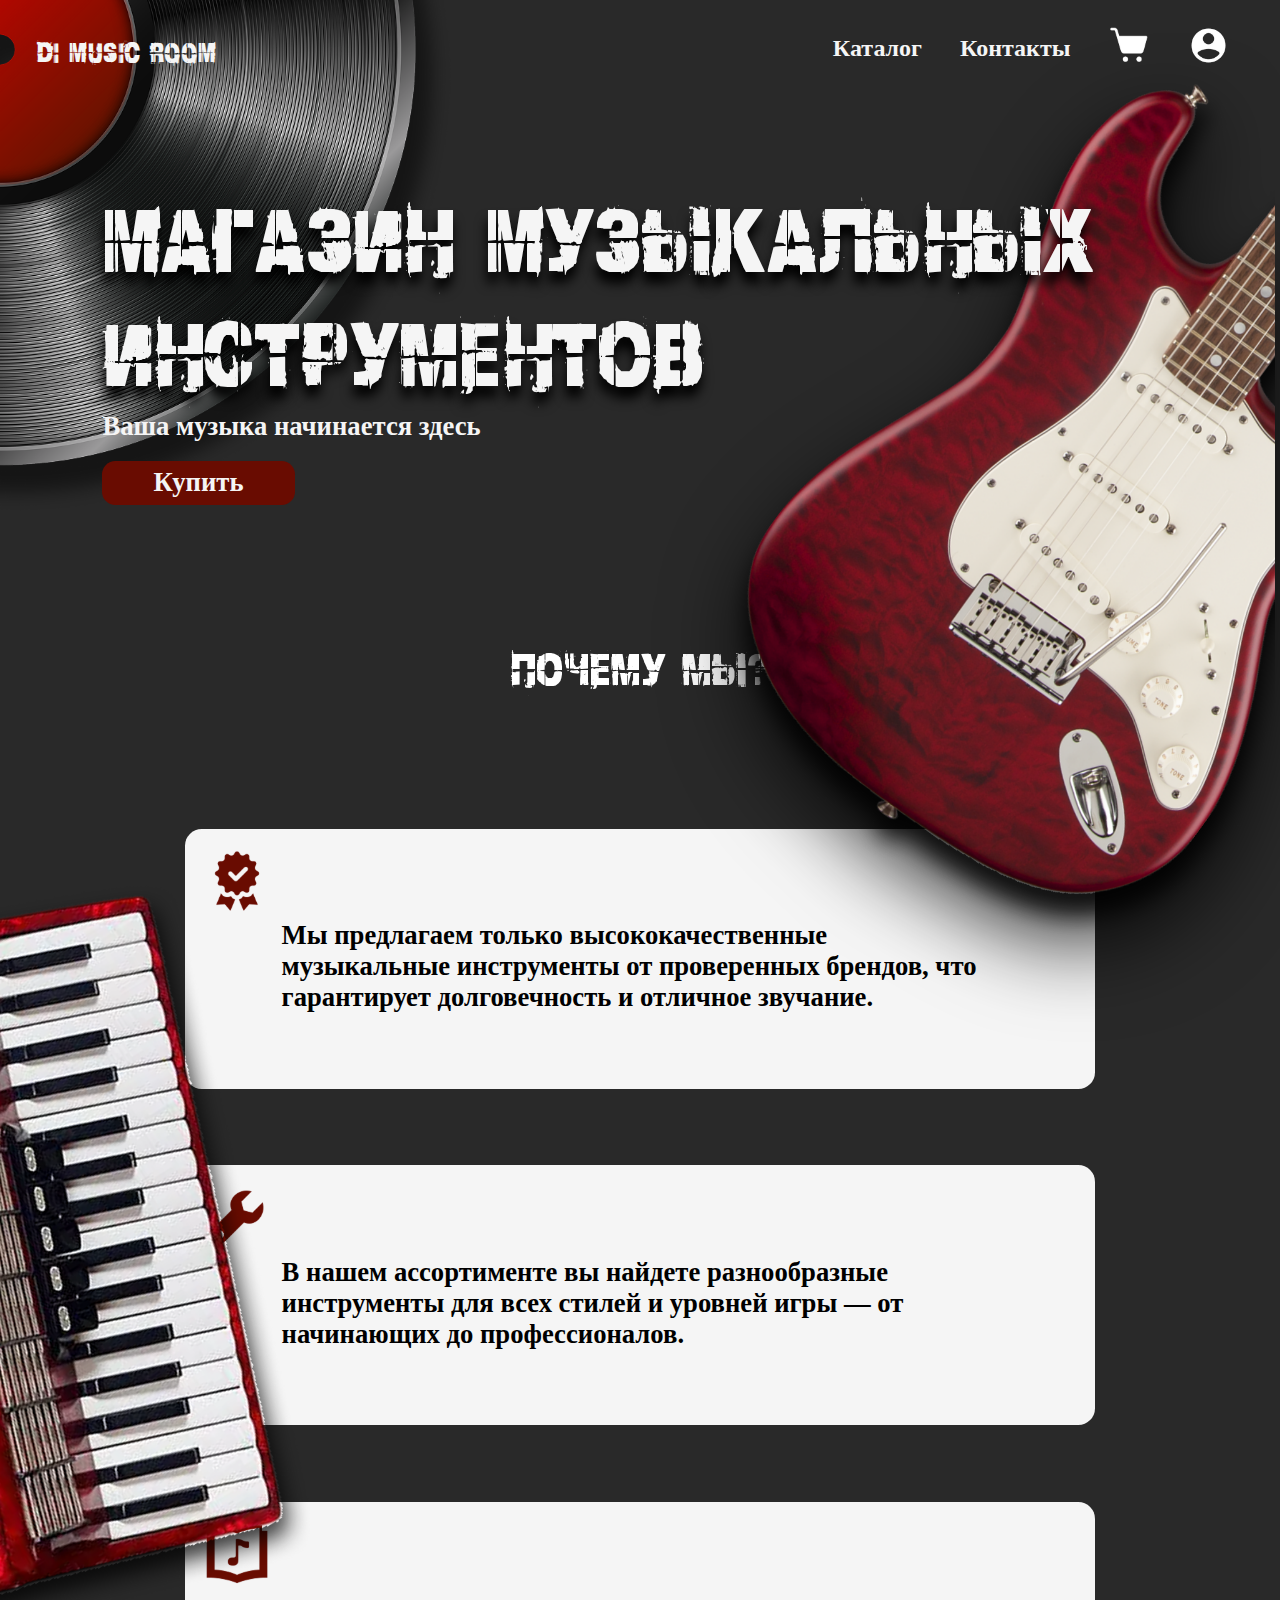
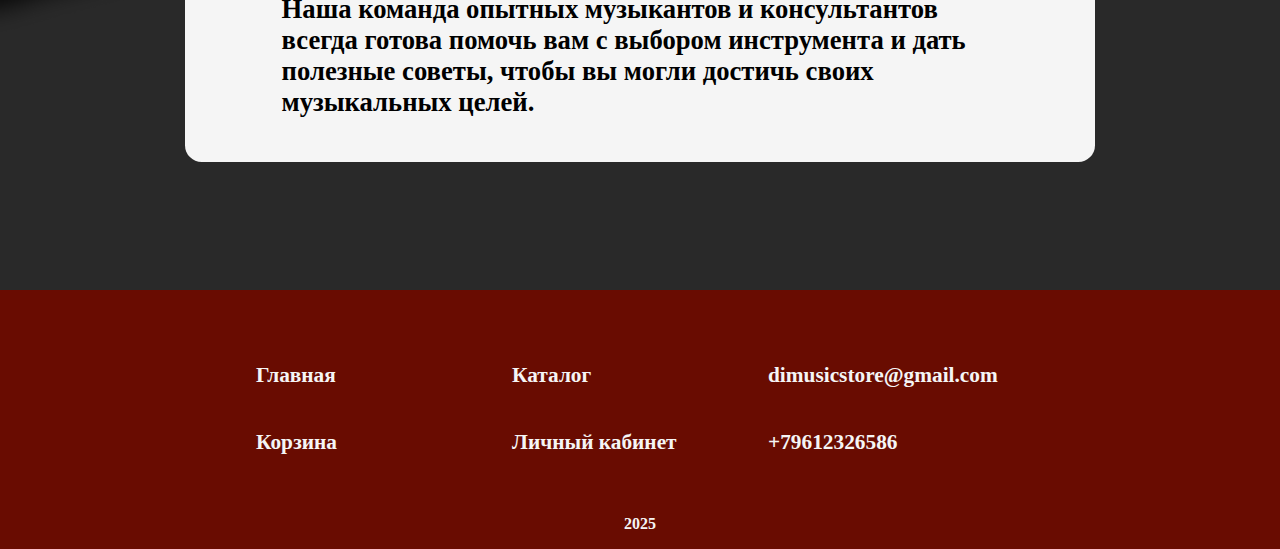
==== index.html @ 9091bb75 "Add files via upload" ====
<!DOCTYPE html>
<html lang="en">
<head>
    <meta charset="UTF-8">
    <meta name="viewport" content="width=device-width, initial-scale=1.0">
    <title>Document</title>
    <link rel="stylesheet" href="style.css">
</head>
<body>   
    <header id="zl">
        <img class="img1" src="folder/vinyl.png" width="40%">
        <div class="up">
            <p class="logo">DI MUSIC ROOM</p>
            <div class="knopki">
                <a class="kn" href="catalog.html">Каталог</a>
                <a class="kn" href="#kont">Контакты</a>
                <a class="kn" href=""><img src="folder/image 11.png"  ></a>
                <a class="kn" href="log.html"><img src="folder/image 12.png"  ></a>
            </div>
        </div>
        <div  class="osnovtext">
            <p class="zag">Магазин Музыкальных инструментов</p>
            <p class="slogan">Ваша музыка начинается здесь</p>
            <a class="buy" href="catalog.html">Купить</a>
        </div>
        <img class="img2" src="folder/guitar.png" width="49%">
    </header>
    <main>
        <p class="zag2">Почему мы?</p>
        <div class="big">
            <div class="a1">
                <img src="folder/image 4 (1).png">
                <p class="opis">Мы предлагаем только высококачественные музыкальные инструменты от проверенных брендов, что гарантирует долговечность и отличное звучание.</p>
            </div>
            <div class="a1">
                <img src="folder/image 5 (1).png">
                <p class="opis">В нашем ассортименте вы найдете разнообразные инструменты для всех стилей и уровней игры — от начинающих до профессионалов.</p>
            </div>
            <div class="a1">
                <img src="folder/image 6.png">
                <p class="opis">Наша команда опытных музыкантов и консультантов всегда готова помочь вам с выбором инструмента и дать полезные советы, чтобы вы могли достичь своих музыкальных целей.</p>
            </div>
        </div>
        <img class="img3" src="folder/bayn-Photoroom 1.png">
    </main>
    <footer id="kont">
        <div class="niz">
            <a class="t1" href="#zl"><p>Главная</p></a>
            <a class="t1" href="catalog.html"><p>Каталог</p></a>
            <a class="t1" href=""><p>dimusicstore@gmail.com</p></a>
            <a class="t1" href=""><p>Корзина</p></a>
            <a class="t1" href="log.html"><p>Личный кабинет</p></a>
            <a class="t1" href=""><p>+79612326586</p></a>
        </div>
        <p class="god">2025</p>
    </footer>
</body>
<script src="script.js"></script>
</html>
---- style.css ----
@font-face {
    font-family:'Discharge Pro' ;
    src: url('DischargePro.ttf');
}
html{
    scroll-behavior: smooth;
}
body{
    margin: 0;
    padding: 0 ;
    background-color: #292929;
    background-image: url("folder/fon.png");
    background-size: cover;
    background-repeat: repeat;
    /* height:fit-content; */
    overflow-x: hidden;
}
.up{
    display: flex;
    align-items: center;
    z-index: 200;
}
.logo{
    position: absolute;
    left: 2.865vw;
    top: 0.2vw;
    font-family: 'Discharge Pro';
    font-style: normal;
    font-weight: 400;
    font-size: 2.5vw;
    color: #F5F5F5;
    display: flex;
    align-items: center;
}
.knopki{
    position: absolute;
    width: 99vw;
    top: 1.927vw;
    display: flex;
    justify-content: flex-end;
    align-items: center;
    z-index: 101;
}
.kn:after {
	content: "";
    display: block;
    position: absolute;
    right: 0;
    top: 90%;
    width: 0;
    height: 2px; 
    background-color: #F5F5F5; 
    transition: width 0.5s; 
}
.kn:hover:after {
	content: "";
    width: 100%;
    display: block;
    position: absolute;
    left: 0;
    top: 90%;
    height: 2px;
    background-color: #690C01; 
    transition: width 0.5s; 
}
.kn{
    text-decoration: none;
    font-family: 'Bergamasco';
    font-style: normal;
    font-weight: 700;
    font-size: 1.875vw;
    color: #F5F5F5;
    margin-right: 3%;
    position: relative;
    cursor: pointer;
    transition: 0.2s;
}
.kn img{
    width: 3.229vw;
}
.zag{
    z-index: 100;
    position: absolute;
    font-family: 'Discharge Pro';
    font-style: normal;
    font-weight: 400;
    font-size: 8.333vw;
    top:6vw;
    left: 8vw;
    color: #F5F5F5;
    text-shadow: -1px 11px 11.2px #000000;
}
.slogan{
    position: absolute;
    left: 8vw;
    top: 30vw;
    font-family: 'Bergamasco';
    font-style: normal;
    font-weight: 700;
    font-size: 2.083vw;
    color: #F5F5F5;
}
.buy{
    position: absolute;
    left: 8vw;
    top: 36vw;
    font-family: 'Bergamasco';
    font-style: normal;
    font-weight: 700;
    font-size: 2.083vw;
    color: #F5F5F5;
    background: #690C01;
    border-radius: 1.042vw;
    text-decoration: none;
    padding: 0.5% 4% 0.5% 4%;
    transition: 0.5s;
}
.buy:hover{
    color: #690C01;
    background: #F5F5F5;
}
.img1{
    animation: vinyl 4s ease;
    transition: 3s;
}
.img1:hover{
    transform: translateX(-10%);
}
@keyframes vinyl {
    from{ transform: translateX(-30%); }
    to {transform: translateX(0%);}
  }
.img2{
    position: absolute;
    left: 50.583vw;
    top: 2.021vw;
    filter: drop-shadow(0px 33px 39.1px rgba(0, 0, 0, 0.79));
    animation: guitar 4s ease;
    transition: 3s;
}
.img2:hover{
    transform: translateX(10%);
}
@keyframes guitar {
    from{ transform: translateX(30%); }
    to {transform: translateX(0%);}
  }
.zag2{
    font-family: 'Discharge Pro';
    font-style: normal;
    font-weight: 400;
    font-size: 4.167vw;
    color: #FFFFFF;
    text-align: center;
    margin-top: 9%;
}
.big{
    display: flex;
    flex-direction: column;
}
.a1{
    width: 71.042vw;
    height: 17.813vw;
    background: #F5F5F5;
    border-radius: 1.302vw;
    margin-top: 6%;
    font-family: 'Bergamasco';
    font-style: normal;
    font-weight: 700;
    font-size: 2.083vw;
    color: #000000;
    margin-left: auto;
    margin-right: auto;
    padding-bottom: 2.5%;
}
.a1 img{
    width: 5.208vw;
    margin-top: 2%;
    margin-left: 2%;
}
.opis{
    width: 56vw;
    margin: auto;
}
.img3{
    width: 45%;
    position: absolute;
    top: 54vw;
    left: -4%;
    animation: vinyl 4s ease;
    transition: 3s;
}
.img3:hover{
    transform: translateX(-10%);
}
footer{
    margin-top: 10%;
    height: 20.26vw;
    background: #690C01;
    padding-bottom: 0;
}
.niz{
    display: grid;
    grid-template-columns: repeat(3,1fr);
    grid-template-rows: repeat(2,1fr);
    width: 60vw;
    margin: auto;
    padding-top: 4%;
    z-index: 105;
    text-decoration: none;
}
.t1{
    font-family: 'Bergamasco';
    font-style: normal;
    font-weight: 700;
    font-size: 1.667vw;
    color: #F5F5F5;
    transition: 0.2s;
    text-decoration: none;
}

.t1:hover{
    /* text-shadow: #F5F5F5 5px 5px 5px; */
}
.god{
    font-family: 'Bergamasco';
    font-style: normal;
    font-weight: 700;
    font-size: 1.25vw;
    color: #F5F5F5;
    text-align: center;
    margin-top: 3%;
}
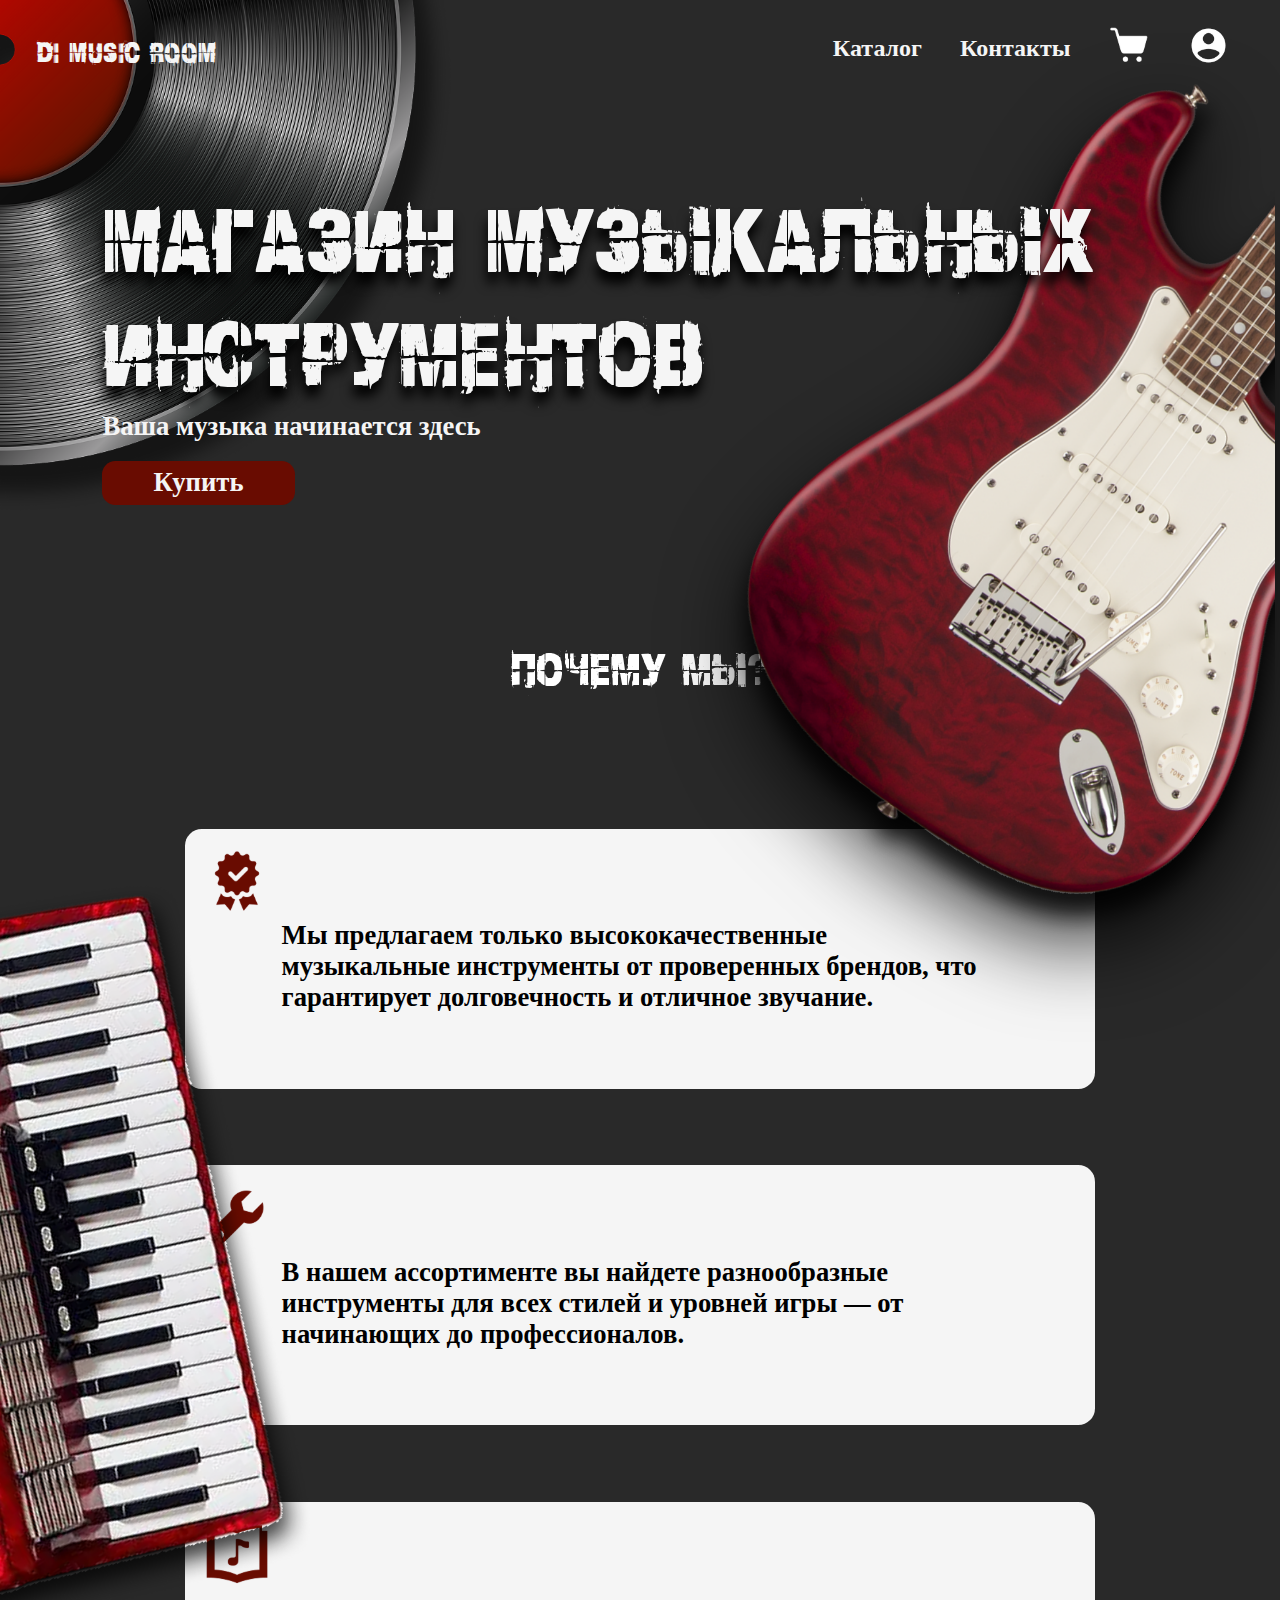
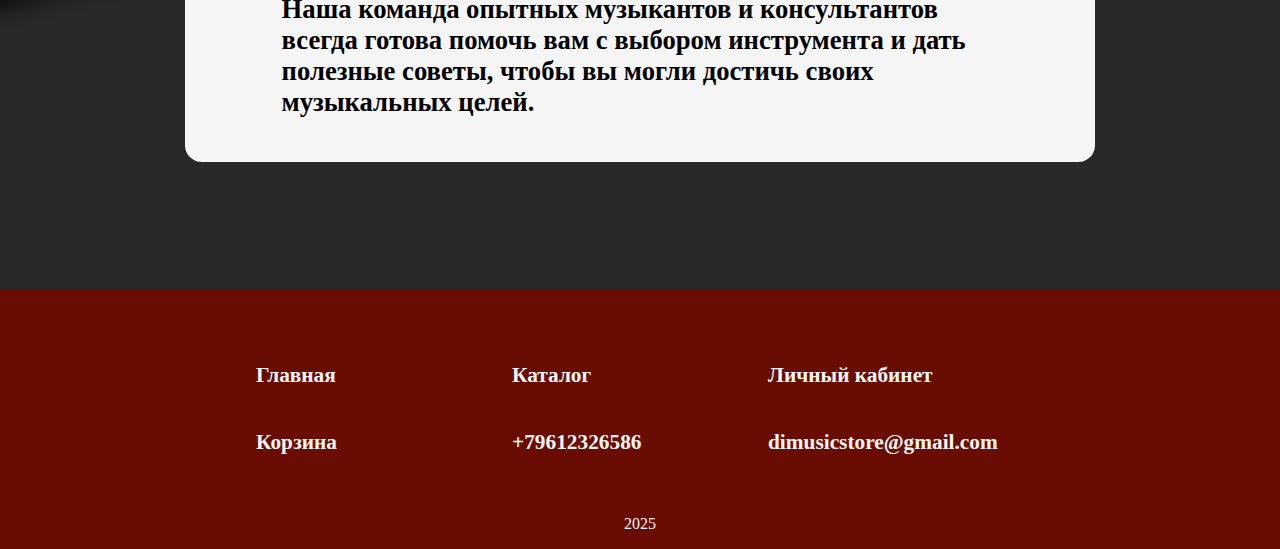
==== commit 0f4e6de5: "Add files via upload" ====
--- a/index.html
+++ b/index.html
@@ -47,10 +47,10 @@
         <div class="niz">
             <a class="t1" href="#zl"><p>Главная</p></a>
             <a class="t1" href="catalog.html"><p>Каталог</p></a>
+            <a class="t1" href="log.html"><p>Личный кабинет</p></a>
+            <a class="t1" href=""><p>Корзина</p></a>
+            <a class="t1" href=""><p>+79612326586</p></a>
             <a class="t1" href=""><p>dimusicstore@gmail.com</p></a>
-            <a class="t1" href=""><p>Корзина</p></a>
-            <a class="t1" href="log.html"><p>Личный кабинет</p></a>
-            <a class="t1" href=""><p>+79612326586</p></a>
         </div>
         <p class="god">2025</p>
     </footer>
--- a/style.css
+++ b/style.css
@@ -208,6 +208,7 @@
     padding-top: 4%;
     z-index: 105;
     text-decoration: none;
+    flex-wrap: wrap;
 }
 .t1{
     font-family: 'Bergamasco';
@@ -225,23 +226,87 @@
 .god{
     font-family: 'Bergamasco';
     font-style: normal;
-    font-weight: 700;
+    font-weight: 100;
     font-size: 1.25vw;
     color: #F5F5F5;
     text-align: center;
     margin-top: 3%;
 }
-
-
-
-
-
-
-
-
-
-
-
-
-
-
+@media (max-width:1000px) {
+    .kn{
+        font-size: 3vw;
+        margin-right: 3%;
+    }
+    .kn img{
+        width: 4.3vw;
+    }
+    .logo{
+        font-size: 5.6vw;
+        top: -4vw;
+    }
+    .zag{
+        font-size: 10vw;
+        left: 10vw;
+    }
+    .slogan{
+        top: 46vw;
+        font-size: 3vw;
+        left: 10vw;
+        z-index: 100;
+    }
+    .buy{
+        top: 55vw;
+        font-size:3vw;
+        left: 10vw;
+    }
+    .zag2{
+        font-size: 6vw;
+        margin-top: 30%;
+    }
+    .img2{
+        left: 45vw;
+        width: 55%;
+    
+    }
+    .img3{
+        width: 60%;
+        top: 76vw;
+        left: -10%;
+    
+    }
+    .a1{
+        font-size: 3vw;
+        height: 30vw;
+        margin-top: 2%;
+    }
+    .t1{
+        font-size: 3.5vw;
+        text-align: center;
+        margin: auto;
+    }
+    .niz{
+        grid-template-columns: 1fr;
+        grid-template-rows: repeat(6,1fr);
+    }
+    .god{
+        font-size: 3vw;
+        margin-top: 4%;
+    }
+    footer {
+        height: 80vw;
+    }
+}
+
+
+
+
+
+
+
+
+
+
+
+
+
+
